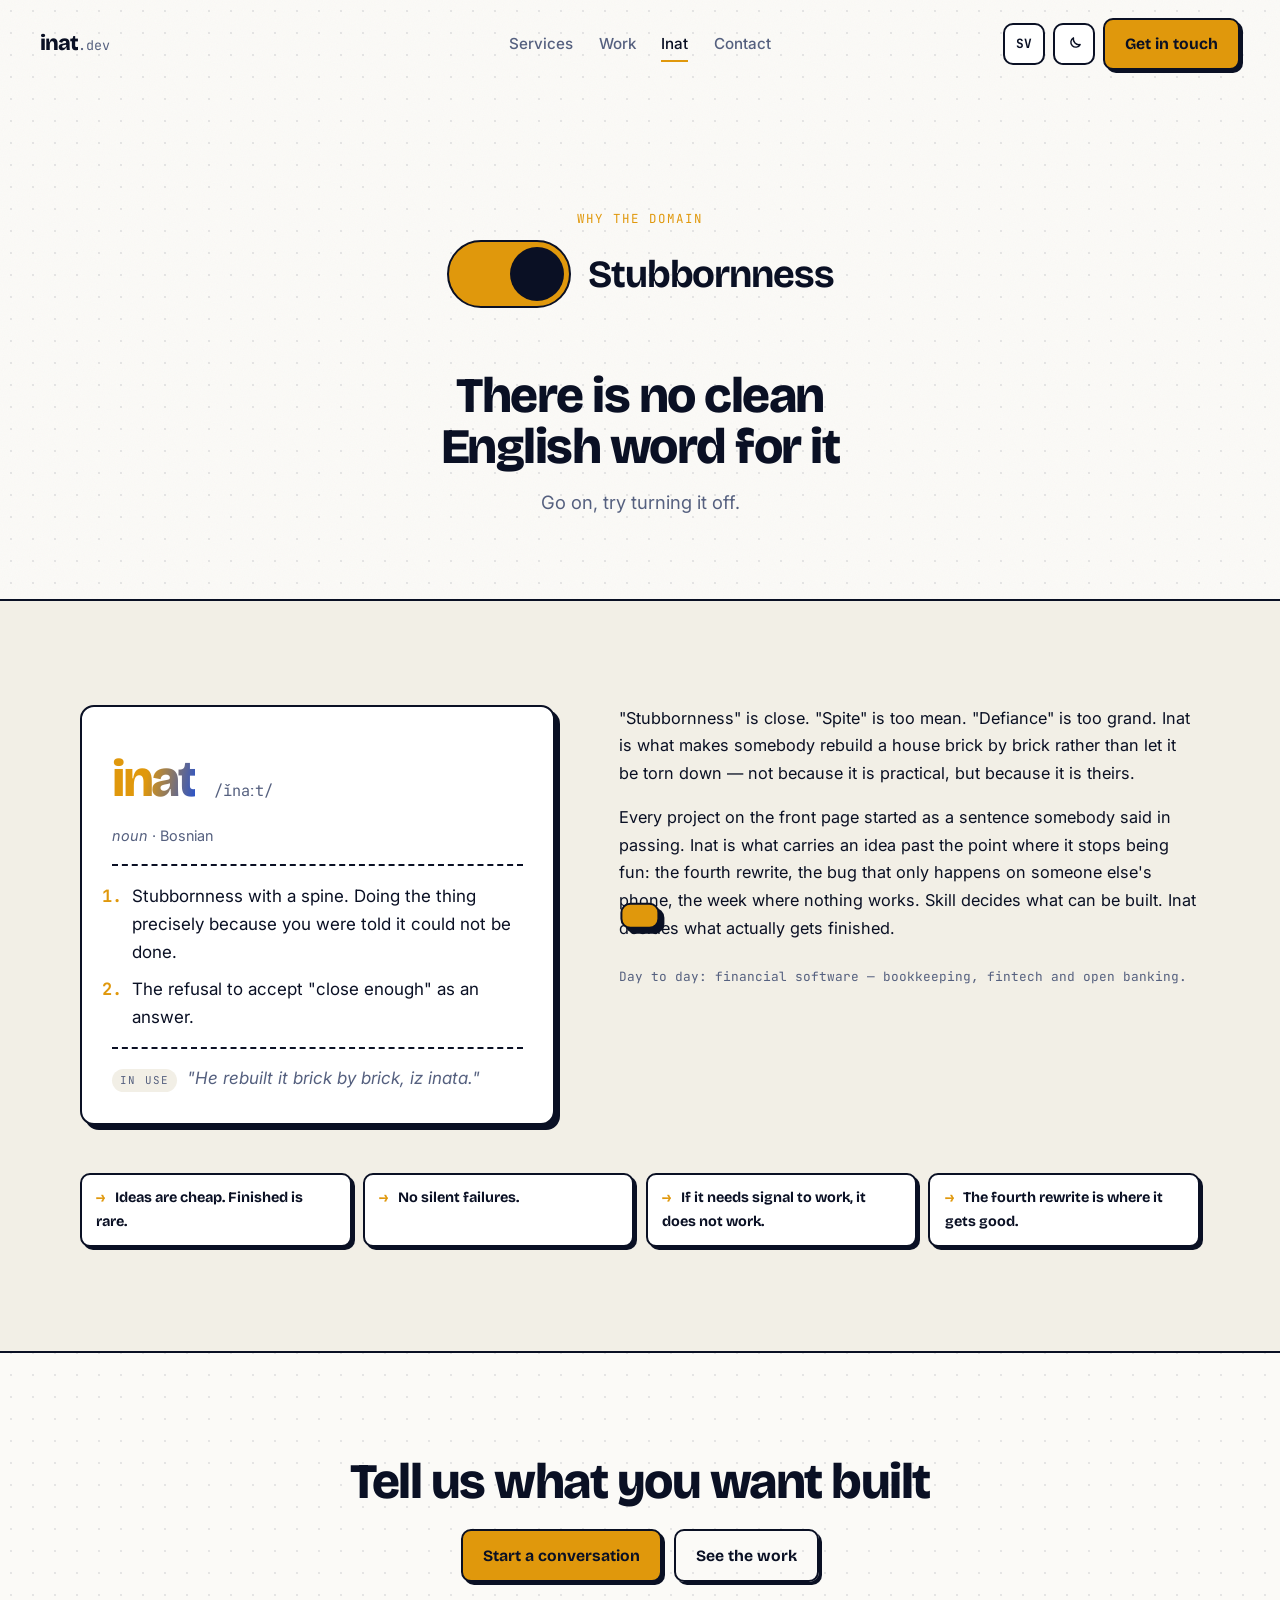
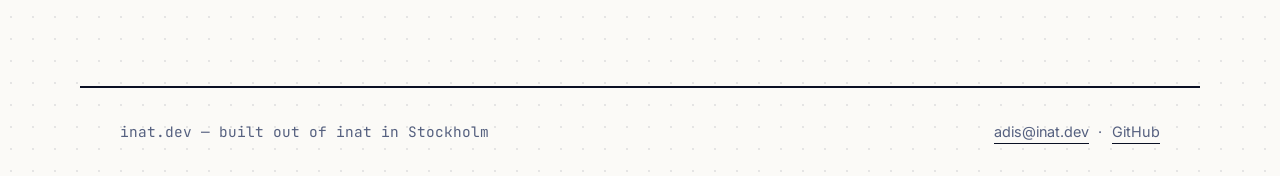
==== inat/index.html @ 866202f4 "Centrera CTA:n, ordboken som tryck under, Inat på egen sida, kortare kontakt - Hero: en centrerad ko" ====
<!doctype html>
<html lang="en">
  <head>
    <meta charset="utf-8" />
    <meta name="viewport" content="width=device-width, initial-scale=1, viewport-fit=cover" />

    <title>inat — the word behind inat.dev</title>
    <meta
      name="description"
      content="Inat, noun, Bosnian: stubbornness with a spine. The word a Stockholm studio is named after, and why there is no clean English translation for it."
    />
    <link rel="canonical" href="https://inat.dev/inat/" />

    <meta property="og:type" content="website" />
    <meta property="og:url" content="https://inat.dev/inat/" />
    <meta property="og:title" content="inat — the word behind inat.dev" />
    <meta
      property="og:description"
      content="Stubbornness with a spine. Doing the thing precisely because you were told it could not be done."
    />
    <meta property="og:image" content="https://inat.dev/og.png" />
    <meta property="og:image:width" content="1200" />
    <meta property="og:image:height" content="630" />
    <meta name="twitter:card" content="summary_large_image" />

    <link rel="icon" href="/favicon.svg" type="image/svg+xml" />
    <meta name="theme-color" content="#0A1024" />

    <link rel="preconnect" href="https://fonts.googleapis.com" />
    <link rel="preconnect" href="https://fonts.gstatic.com" crossorigin />
    <link
      href="https://fonts.googleapis.com/css2?family=Bricolage+Grotesque:opsz,wght@12..96,500;12..96,700;12..96,800&family=Inter:wght@400;500;600&family=JetBrains+Mono:wght@400;700&display=swap"
      rel="stylesheet"
    />
    <link rel="stylesheet" href="/styles.css" />

    <script>
      // Set the theme before first paint so the page never flashes the wrong one.
      (function () {
        try {
          var saved = localStorage.getItem('inat.theme');
          var prefersLight = window.matchMedia('(prefers-color-scheme: light)').matches;
          document.documentElement.dataset.theme = saved || (prefersLight ? 'light' : 'dark');
          var lang = localStorage.getItem('inat.lang');
          if (lang === 'sv') document.documentElement.lang = 'sv';
        } catch (e) {}
      })();
    </script>

    <script type="application/ld+json">
      {
        "@context": "https://schema.org",
        "@type": "DefinedTerm",
        "name": "inat",
        "description": "Stubbornness with a spine. Doing the thing precisely because you were told it could not be done.",
        "url": "https://inat.dev/inat/"
      }
    </script>
  </head>

  <body>
    <a class="skip" href="#main" data-i18n="skip">Skip to content</a>
    <div class="grain" aria-hidden="true"></div>
    <span id="top-sentinel" aria-hidden="true"></span>

    <header class="nav" id="top">
      <span class="nav-progress" id="nav-progress" aria-hidden="true"></span>
      <a class="brand" href="/">inat<span class="brand-dim">.dev</span></a>

      <div class="nav-scrim" id="nav-scrim" hidden></div>
      <nav class="nav-links" id="nav-links" aria-label="Main">
        <a href="/#services" data-i18n="nav.services">Services</a>
        <a href="/#work" data-i18n="nav.work">Work</a>
        <a href="/inat/" aria-current="page" data-i18n="nav.inat">Inat</a>
        <a href="/#contact" data-i18n="nav.contact">Contact</a>
      </nav>

      <div class="nav-actions">
        <button class="chip" id="lang-toggle" type="button" aria-label="Byt till svenska">SV</button>
        <button class="chip theme-btn" id="theme-toggle" type="button" aria-label="Switch to light theme">
          <svg class="icon-sun" viewBox="0 0 24 24" width="17" height="17" aria-hidden="true"
            fill="none" stroke="currentColor" stroke-width="2" stroke-linecap="round">
            <circle cx="12" cy="12" r="4" />
            <path d="M12 2v2M12 20v2M4.9 4.9l1.4 1.4M17.7 17.7l1.4 1.4M2 12h2M20 12h2M4.9 19.1l1.4-1.4M17.7 6.3l1.4-1.4" />
          </svg>
          <svg class="icon-moon" viewBox="0 0 24 24" width="17" height="17" aria-hidden="true"
            fill="none" stroke="currentColor" stroke-width="2" stroke-linejoin="round">
            <path d="M20 13.5A8 8 0 0 1 10.5 4a7 7 0 1 0 9.5 9.5z" />
          </svg>
        </button>
        <a class="btn btn-primary nav-cta" href="/#contact" data-i18n="nav.cta">Get in touch</a>
        <button class="chip menu-btn" id="menu-btn" type="button" aria-expanded="false" aria-controls="nav-links" aria-label="Menu">
          <span class="burger" aria-hidden="true"><i></i><i></i><i></i></span>
        </button>
      </div>
    </header>

    <main id="main">
      <!-- ── The switch, first and large. It is labelled "stubbornness" and it
           behaves accordingly: three tries before it gives in. ──────────── -->
      <section class="hero hero-inat">
        <div class="hero-inner reveal">
          <p class="kicker" data-i18n="inat.badge">Why the domain</p>

          <div class="switch-row switch-row-hero">
            <button class="switch switch-xl is-on" id="inat-switch" type="button" role="switch" aria-checked="true" aria-describedby="inat-try">
              <span class="switch-track" aria-hidden="true"><span class="switch-knob"></span></span>
              <span class="switch-label" data-i18n="inat.switch">Stubbornness</span>
            </button>
            <p class="switch-say" id="switch-say" role="status" aria-live="polite"></p>
          </div>

          <h1 class="hero-title" data-i18n="inat.title">There is no clean English word for it</h1>
          <p class="hero-thesis" id="inat-try" data-i18n="inat.tryOff">Go on, try turning it off.</p>
        </div>
      </section>

      <!-- ── The word: the entry at full strength, and the story behind it ── -->
      <section id="word" class="section section-dark">
        <div class="inat-grid">
          <article class="entry reveal">
            <div class="entry-top">
              <p class="entry-word">inat</p>
              <button class="say" id="say" type="button" aria-label="Pronunciation">
                <span class="ipa">/ǐnaːt/</span>
              </button>
            </div>
            <p class="entry-meta"><em data-i18n="entry.pos">noun</em> · <span data-i18n="entry.lang">Bosnian</span></p>
            <hr class="entry-rule" />
            <ol class="entry-defs">
              <li data-i18n="entry.def1">
                Stubbornness with a spine. Doing the thing precisely because you were
                told it could not be done.
              </li>
              <li data-i18n="entry.def2">The refusal to accept "close enough" as an answer.</li>
            </ol>
            <p class="entry-usage">
              <span class="usage-tag" data-i18n="entry.usageTag">in use</span>
              <span data-i18n="entry.usage">"He rebuilt it brick by brick, iz inata."</span>
            </p>
          </article>

          <div class="inat-note reveal">
            <p data-i18n="inat.p1">
              "Stubbornness" is close. "Spite" is too mean. "Defiance" is too grand.
              Inat is what makes somebody rebuild a house brick by brick rather than
              let it be torn down — not because it is practical, but because it is
              theirs.
            </p>
            <p data-i18n="inat.p2">
              Every project on the front page started as a sentence somebody said in
              passing. Inat is what carries an idea past the point where it stops being
              fun: the fourth rewrite, the bug that only happens on someone else's
              phone, the week where nothing works. Skill decides what can be built.
              Inat decides what actually gets finished.
            </p>
            <p class="inat-day" data-i18n="inat.day">
              Day to day: financial software — bookkeeping, fintech and open banking.
            </p>
          </div>
        </div>

        <ul class="principles principles-row reveal">
          <li data-i18n="inat.pr1">Ideas are cheap. Finished is rare.</li>
          <li data-i18n="inat.pr2">No silent failures.</li>
          <li data-i18n="inat.pr3">If it needs signal to work, it does not work.</li>
          <li data-i18n="inat.pr4">The fourth rewrite is where it gets good.</li>
        </ul>
      </section>

      <!-- ── Back to the pitch ──────────────────────────────────────── -->
      <section id="next" class="section">
        <div class="inat-next-inner reveal">
          <h2 class="section-title" data-i18n="contact.title">Tell us what you want built</h2>
          <div class="hero-cta">
            <a class="btn btn-primary" href="/#contact" data-i18n="hero.ctaPrimary">Start a conversation</a>
            <a class="btn btn-ghost" href="/#work" data-i18n="inat.ctaWork">See the work</a>
          </div>
        </div>
      </section>
    </main>

    <footer class="footer">
      <p class="mono">
        inat.dev — <span data-i18n="footer.built">built out of inat in Stockholm</span>
      </p>
      <p class="footer-links">
        <a href="mailto:adis@inat.dev">adis@inat.dev</a>
        <span aria-hidden="true">·</span>
        <a href="https://github.com/AdisBacic" target="_blank" rel="noopener">GitHub</a>
      </p>
    </footer>

    <div class="toast" id="toast" role="status" aria-live="polite"></div>
    <script src="/script.js" defer></script>
  </body>
</html>
---- styles.css ----
/* ==========================================================================
   inat.dev — Adis Bacic
   Hand-written, no framework, no build step.
   ========================================================================== */

*,
*::before,
*::after { box-sizing: border-box; }

:root {
  --font-display: 'Bricolage Grotesque', 'Inter', system-ui, sans-serif;
  --font-body: 'Inter', system-ui, -apple-system, 'Segoe UI', sans-serif;
  --font-mono: 'JetBrains Mono', ui-monospace, 'SF Mono', Menlo, monospace;

  --r: 14px;
  --r-sm: 10px;
  --pad: clamp(1.25rem, 4vw, 2.5rem);
  --maxw: 1120px;
  --shadow: 5px 5px 0 var(--line);
  --shadow-sm: 3px 3px 0 var(--line);
  --ease: cubic-bezier(0.2, 0.8, 0.2, 1);
}

/* Dark is the default: this is a .dev domain at heart. */
:root,
:root[data-theme='dark'] {
  --bg: #0a1024;
  --bg-2: #101a37;
  --bg-3: #16224a;
  --ink: #f2f0ea;
  --ink-dim: #9aa6c8;
  --line: #2b3a68;
  --line-strong: #405392;
  --gold: #f4b740;
  --blue: #6b93ff;
  --teal: #38d3b6;
  --dot: rgba(255, 255, 255, 0.07);
  --on-accent: #0a1024;
  --wordmark-end: #a9c4ff;
}

:root[data-theme='light'] {
  --bg: #fbfaf7;
  --bg-2: #ffffff;
  --bg-3: #f2efe6;
  --ink: #0a1024;
  --ink-dim: #55607f;
  --line: #0a1024;
  --line-strong: #0a1024;
  --gold: #e0980c;
  --blue: #1d4ed8;
  --teal: #0b8f7a;
  --dot: rgba(10, 16, 36, 0.09);
  --on-accent: #fbfaf7;
  --wordmark-end: #1d4ed8;
}

html { -webkit-text-size-adjust: 100%; scroll-behavior: smooth; }

body {
  margin: 0;
  min-height: 100svh;
  font-family: var(--font-body);
  font-size: clamp(1rem, 0.96rem + 0.2vw, 1.0625rem);
  line-height: 1.65;
  color: var(--ink);
  background-color: var(--bg);
  background-image: radial-gradient(var(--dot) 1px, transparent 1px);
  background-size: 22px 22px;
  -webkit-font-smoothing: antialiased;
  overflow-x: hidden;
}

/* A whisper of film grain so the flat colours are not quite flat. */
.grain {
  position: fixed;
  inset: 0;
  z-index: 0;
  pointer-events: none;
  opacity: 0.035;
  background-image: url("data:image/svg+xml,%3Csvg xmlns='http://www.w3.org/2000/svg' width='120' height='120'%3E%3Cfilter id='n'%3E%3CfeTurbulence type='fractalNoise' baseFrequency='0.85' numOctaves='3'/%3E%3C/filter%3E%3Crect width='120' height='120' filter='url(%23n)'/%3E%3C/svg%3E");
}

h1, h2, h3 {
  font-family: var(--font-display);
  font-weight: 800;
  line-height: 1.02;
  letter-spacing: -0.03em;
  margin: 0;
  text-wrap: balance;
}

p { margin: 0; text-wrap: pretty; }

a { color: inherit; }

:focus-visible {
  outline: 3px solid var(--gold);
  outline-offset: 3px;
  border-radius: 4px;
}

.mono { font-family: var(--font-mono); font-size: 0.85em; }

.skip {
  position: absolute;
  left: -9999px;
  top: 0;
  z-index: 100;
  padding: 0.75rem 1rem;
  background: var(--gold);
  color: var(--on-accent);
  font-weight: 600;
}
.skip:focus { left: 1rem; top: 1rem; }

/* ── Buttons ─────────────────────────────────────────────────────────── */

.btn {
  display: inline-flex;
  align-items: center;
  justify-content: center;
  gap: 0.5rem;
  min-height: 46px;
  padding: 0.7rem 1.25rem;
  border: 2px solid var(--line);
  border-radius: var(--r-sm);
  font-family: var(--font-display);
  font-weight: 700;
  font-size: 0.98rem;
  text-decoration: none;
  cursor: pointer;
  background: var(--bg-2);
  color: var(--ink);
  box-shadow: var(--shadow-sm);
  transition: transform 0.14s var(--ease), box-shadow 0.14s var(--ease);
}
.btn:hover { transform: translate(-2px, -2px); box-shadow: 5px 5px 0 var(--line); }
.btn:active { transform: translate(2px, 2px); box-shadow: 0 0 0 var(--line); }

.btn-primary {
  background: var(--gold);
  color: #0a1024;
  border-color: var(--line-strong);
}
.btn-ghost { background: transparent; }
.btn-block { width: 100%; }

.chip {
  display: inline-grid;
  place-items: center;
  min-width: 42px;
  min-height: 42px;
  padding: 0 0.6rem;
  border: 2px solid var(--line);
  border-radius: var(--r-sm);
  background: var(--bg-2);
  color: var(--ink);
  font-family: var(--font-mono);
  font-size: 0.8rem;
  font-weight: 700;
  cursor: pointer;
  transition: transform 0.14s var(--ease), background 0.14s var(--ease);
}
.chip:hover { transform: translateY(-2px); background: var(--bg-3); }

.theme-btn { color: var(--ink); }
.theme-btn .icon-sun,
.theme-btn .icon-moon { display: none; }
:root[data-theme='dark'] .theme-btn .icon-sun { display: block; color: var(--gold); }
:root[data-theme='light'] .theme-btn .icon-moon { display: block; }

#top-sentinel {
  position: absolute;
  top: 14px;
  left: 0;
  width: 1px;
  height: 1px;
  pointer-events: none;
}

/* ── Nav ─────────────────────────────────────────────────────────────── */

.nav {
  position: sticky;
  top: 0;
  z-index: 40;
  display: grid;
  grid-template-columns: 1fr auto 1fr;
  align-items: center;
  gap: 1rem;
  padding: 1.1rem var(--pad);
  border-bottom: 2px solid transparent;
  background: transparent;
  transition:
    padding 0.28s var(--ease),
    border-color 0.28s var(--ease),
    box-shadow 0.28s var(--ease);
}

/*
 * The blur gets a layer of its own and never sits on .nav itself.
 *
 * `backdrop-filter` makes an element the containing block for its
 * position: fixed descendants — and on mobile both the slide-in panel and the
 * scrim are fixed children of the nav. With the filter on .nav they resolved
 * against the bar instead of the viewport, so the moment the page was scrolled
 * the panel collapsed from full height to 120px and the scrim to 61px.
 */
.nav::before {
  content: '';
  position: absolute;
  inset: 0;
  z-index: -1;
  pointer-events: none;
  opacity: 0;
  background: color-mix(in srgb, var(--bg) 86%, transparent);
  backdrop-filter: blur(12px) saturate(1.3);
  transition: opacity 0.28s var(--ease);
}
.nav.is-scrolled::before { opacity: 1; }

/* Only becomes a bar once you have left the top: at rest it floats over the
   hero, so the claim gets the full height of the screen. */
.nav.is-scrolled {
  padding-block: 0.6rem;
  border-bottom-color: var(--line);
  box-shadow: 0 6px 24px -18px rgba(0, 0, 0, 0.6);
}

/* Reading progress, drawn on the nav's own bottom edge. */
.nav-progress {
  position: absolute;
  left: 0;
  bottom: -2px;
  height: 2px;
  width: 0;
  background: linear-gradient(90deg, var(--gold), var(--blue));
  transition: width 0.12s linear;
  pointer-events: none;
}

.brand {
  justify-self: start;
  font-family: var(--font-display);
  font-weight: 800;
  font-size: 1.35rem;
  letter-spacing: -0.045em;
  text-decoration: none;
  transition: font-size 0.28s var(--ease);
}
.nav.is-scrolled .brand { font-size: 1.15rem; }
/* Mono for the TLD: the word is the brand, the suffix is an address. */
.brand-dim {
  font-family: var(--font-mono);
  font-weight: 400;
  font-size: 0.62em;
  letter-spacing: 0;
  color: var(--ink-dim);
}

.nav-links { display: flex; gap: 1.6rem; justify-self: center; }
.nav-links a {
  position: relative;
  font-weight: 500;
  font-size: 0.95rem;
  text-decoration: none;
  color: var(--ink-dim);
  padding: 0.35rem 0;
  transition: color 0.15s;
}
.nav-links a::after {
  content: '';
  position: absolute;
  left: 0;
  right: 0;
  bottom: 0;
  height: 2px;
  background: var(--gold);
  transform: scaleX(0);
  transform-origin: left;
  transition: transform 0.22s var(--ease);
}
.nav-links a:hover { color: var(--ink); }
.nav-links a:hover::after,
.nav-links a[aria-current]::after { transform: scaleX(1); }
.nav-links a[aria-current] { color: var(--ink); }

.nav-actions { display: flex; align-items: center; gap: 0.5rem; justify-self: end; }
.menu-btn { display: none; }
.nav-scrim { display: none; }

/* Animated burger → close. */
.burger { display: grid; gap: 4px; width: 18px; }
.burger i {
  display: block;
  height: 2px;
  background: var(--ink);
  border-radius: 2px;
  transition: transform 0.26s var(--ease), opacity 0.2s var(--ease);
}
[aria-expanded='true'] .burger i:nth-child(1) { transform: translateY(6px) rotate(45deg); }
[aria-expanded='true'] .burger i:nth-child(2) { opacity: 0; }
[aria-expanded='true'] .burger i:nth-child(3) { transform: translateY(-6px) rotate(-45deg); }

@media (max-width: 860px) {
  .nav { grid-template-columns: 1fr auto; padding-block: 0.85rem; }
  .nav-cta { display: none; }
  .menu-btn { display: inline-grid; }

  /* A real panel rather than a dropdown: full height, slides in from the right,
     and the page behind it is dimmed and locked. */
  .nav-links {
    position: fixed;
    inset: 0 0 0 auto;
    width: min(19rem, 82vw);
    flex-direction: column;
    align-content: start;
    gap: 0;
    padding: 5.5rem 1.5rem 2rem;
    background: var(--bg-2);
    border-left: 2px solid var(--line);
    box-shadow: -20px 0 50px -30px rgba(0, 0, 0, 0.7);
    transform: translateX(101%);
    transition: transform 0.32s var(--ease);
    z-index: 45;
  }
  .nav-links.open { transform: translateX(0); }
  .nav-links a {
    font-family: var(--font-display);
    font-weight: 700;
    font-size: 1.15rem;
    padding: 0.95rem 0;
    border-bottom: 1px dashed var(--line);
    color: var(--ink);
  }
  .nav-links a::after { display: none; }

  /* The nav has to outrank both the scrim and the panel, or the close button
     ends up underneath them and the menu can only be dismissed by tapping
     around it. */
  .nav { z-index: 46; }

  /* The panel is a positioned child of the nav, so inside the nav's own
     stacking context it paints over anything static — the burger included.
     Giving the action cluster a layer of its own keeps the close button on top
     while the menu is open. */
  .nav-actions { position: relative; z-index: 47; }

  .nav-scrim {
    display: block;
    position: fixed;
    inset: 0;
    z-index: 44;
    background: rgba(4, 8, 20, 0.5);
    backdrop-filter: blur(2px);
    opacity: 0;
    /* Load-bearing. An element at opacity 0 still takes every tap, and this
       class selector overrides the `hidden` attribute the script sets — so
       without it the scrim sits invisibly over the whole page on mobile and
       swallows all input, the menu button included. */
    pointer-events: none;
    transition: opacity 0.28s var(--ease);
  }
  .nav-scrim.show { opacity: 1; pointer-events: auto; }
  .nav-scrim[hidden] { display: none; }
  body.menu-open { overflow: hidden; }
}

/* ── Layout ──────────────────────────────────────────────────────────── */

main { position: relative; z-index: 1; }

/* Anchor jumps must not park the heading underneath the sticky header. */
section[id] { scroll-margin-top: 6rem; }

.section {
  max-width: var(--maxw);
  margin-inline: auto;
  padding: clamp(3.5rem, 9vw, 6.5rem) var(--pad);
}

.section-head { max-width: 46rem; margin-bottom: clamp(2rem, 4vw, 3rem); }
.section-title { font-size: clamp(1.9rem, 4.6vw, 3.1rem); margin-bottom: 0.7rem; }
.section-sub { color: var(--ink-dim); font-size: 1.05rem; }

.badge {
  display: inline-block;
  margin-bottom: 1rem;
  padding: 0.3rem 0.8rem;
  border: 2px solid var(--line);
  border-radius: 999px;
  background: var(--bg-2);
  box-shadow: var(--shadow-sm);
  font-family: var(--font-mono);
  font-size: 0.75rem;
  font-weight: 700;
  text-transform: uppercase;
  letter-spacing: 0.08em;
}

.prose { color: var(--ink-dim); margin-bottom: 1rem; max-width: 40rem; }

/* ── Hero ────────────────────────────────────────────────────────────── */

/* One centred column. The claim and the call to action are the whole point of
   the first screen, so nothing sits beside them any more — the dictionary
   entry follows underneath as a faded print, not as a neighbour. */
.hero {
  position: relative;
  max-width: var(--maxw);
  margin-inline: auto;
  padding: clamp(4rem, 11vw, 7.5rem) var(--pad) clamp(2.5rem, 5vw, 3.5rem);
  display: grid;
  justify-items: center;
  align-content: start;
  isolation: isolate;
}

.hero-inner {
  max-width: 46rem;
  text-align: center;
}

/* The entry as a print on the background: below the buttons, pushed to the
   right, no shadow and no fill so the dot grid shows through it. It is in the
   flow rather than absolutely positioned so it can never climb up beside the
   call to action, whatever the viewport does. `z-index: -1` inside the hero's
   own stacking context keeps it behind the text without falling behind the
   page. */
.entry.hero-entry {
  position: relative;
  z-index: -1;
  justify-self: end;
  width: min(26rem, 46%);
  margin-top: clamp(2rem, 5vw, 3.5rem);
  margin-right: calc(-1 * clamp(0px, 2vw, 1.5rem));
  font-size: 0.92rem;
  background: transparent;
  box-shadow: none;
  opacity: 0.42;
  filter: saturate(0.55);
  pointer-events: none;
  user-select: none;
}
.hero-entry .entry-word { font-size: clamp(2rem, 5vw, 2.7rem); }

/* Not on phones: the thesis line carries the meaning there, and the full entry
   has its own page. */
@media (max-width: 719px) {
  .entry.hero-entry { display: none; }
}

/* /inat/ borrows the hero for the switch. The title is a statement, not the
   pitch, so it runs one size down from the landing claim. */
.hero-title {
  font-size: clamp(1.9rem, 4.6vw, 3.1rem);
  max-width: 22ch;
  margin: 0 auto 0.9rem;
}

.kicker {
  font-family: var(--font-mono);
  font-size: 0.78rem;
  text-transform: uppercase;
  letter-spacing: 0.16em;
  color: var(--gold);
  margin-bottom: 0.6rem;
}

.hero-claim {
  font-size: clamp(2.1rem, 5.6vw, 4rem);
  line-height: 1.04;
  margin-bottom: 1.1rem;
}

/* Lead and rotation are separate rows. The rotation row is a one-cell grid
   holding two copies of the phrase: an invisible sizer with the whole of it,
   and the live text typing over it. The cell takes the sizer's width and the
   row centres the cell, so each letter lands exactly where it will sit in the
   finished phrase — centred text that types left to right without the whole
   line shuffling half a character on every keystroke. */
.hero-claim .rotator {
  --caret-w: 0.06em;
  --caret-gap: 2px;
  display: grid;
  grid-template-columns: minmax(0, max-content);
  justify-content: center;
  text-align: left;
  color: var(--gold);
  /* One line is enough for every phrase in the rotation — the widest, "for the
     long term", measures 467px against 544px available. Reserving two, as the
     longer phrases once needed, left a permanent empty row under the claim. */
  min-height: 1.14em;
}
.rotator-sizer,
.rotator-live { grid-area: 1 / 1; white-space: pre-wrap; }
.rotator-sizer { visibility: hidden; }
/* The live copy ends in a caret, so the sizer has to end in one too. Without
   this the cell grows by a caret on the last keystroke and the whole line
   steps left by half of it — the very shuffle this arrangement exists to stop. */
.rotator-sizer::after {
  content: '';
  display: inline-block;
  width: calc(var(--caret-w) + var(--caret-gap));
}

.hero-lead-word {
  display: inline-block;
  transition: opacity 0.26s var(--ease), transform 0.26s var(--ease);
}
.hero-lead-word.is-swapping { opacity: 0; transform: translateY(-0.18em); }

.caret {
  display: inline-block;
  width: var(--caret-w);
  height: 0.82em;
  margin-left: var(--caret-gap);
  vertical-align: -0.14em;
  background: var(--gold);
  animation: blink 1.05s steps(1) infinite;
}
@keyframes blink { 50% { opacity: 0; } }

.hero-thesis {
  font-size: clamp(1rem, 1.6vw, 1.15rem);
  color: var(--ink-dim);
  max-width: 34rem;
  margin-inline: auto;
  margin-bottom: 1.6rem;
}

.hero-cta { display: flex; flex-wrap: wrap; justify-content: center; gap: 0.7rem; }

.sr-only {
  position: absolute;
  width: 1px; height: 1px;
  padding: 0; margin: -1px;
  overflow: hidden;
  clip-path: inset(50%);
  white-space: nowrap;
  border: 0;
}

/* ── The dictionary entry: a print on the landing, the real thing on /inat/ ── */

.entry {
  position: relative;
  padding: clamp(1.25rem, 3vw, 1.9rem);
  border: 2px solid var(--line);
  border-radius: var(--r);
  background: var(--bg-2);
  box-shadow: var(--shadow);
}
.entry-inline { margin: 1.5rem 0; max-width: 34rem; }

.entry-top { display: flex; align-items: baseline; gap: 1rem; flex-wrap: wrap; }
.entry-word {
  font-family: var(--font-display);
  font-weight: 800;
  font-size: clamp(2.2rem, 6vw, 3.2rem);
  letter-spacing: -0.05em;
  background: linear-gradient(100deg, var(--gold) 0%, var(--gold) 42%, var(--wordmark-end) 100%);
  -webkit-background-clip: text;
  background-clip: text;
  color: transparent;
}
.say { border: 0; background: none; padding: 0.2rem; cursor: pointer; color: var(--ink-dim); }
.ipa { font-family: var(--font-mono); font-size: 0.95rem; }
.say:hover { color: var(--gold); }

.entry-meta { font-size: 0.9rem; color: var(--ink-dim); margin-top: 0.15rem; }
.entry-rule { border: 0; border-top: 2px dashed var(--line); margin: 1rem 0; }

.entry-defs { margin: 0; padding-left: 1.2rem; display: grid; gap: 0.6rem; }
.entry-defs li { color: var(--ink); }
.entry-defs li::marker { color: var(--gold); font-family: var(--font-mono); font-weight: 700; }

.entry-usage {
  margin-top: 1rem;
  padding-top: 0.9rem;
  border-top: 2px dashed var(--line);
  color: var(--ink-dim);
  font-style: italic;
  display: flex;
  gap: 0.6rem;
  align-items: baseline;
  flex-wrap: wrap;
}
.usage-tag {
  font-family: var(--font-mono);
  font-style: normal;
  font-size: 0.68rem;
  text-transform: uppercase;
  letter-spacing: 0.1em;
  padding: 0.15rem 0.5rem;
  border-radius: 999px;
  background: var(--bg-3);
  color: var(--ink-dim);
}

.aside {
  margin-top: 1.25rem;
  font-size: 0.9rem;
  color: var(--ink-dim);
  opacity: 0.75;
}

/* ── Cards ───────────────────────────────────────────────────────────── */

.cards { display: grid; grid-template-columns: repeat(3, 1fr); gap: 1.25rem; }
.cards-2 { grid-template-columns: repeat(2, 1fr); }

@media (max-width: 900px) { .cards, .cards-2 { grid-template-columns: 1fr; } }

.card {
  position: relative;
  padding: 1.5rem;
  border: 2px solid var(--line);
  border-radius: var(--r);
  background: var(--bg-2);
  box-shadow: var(--shadow);
  transition: transform 0.18s var(--ease), box-shadow 0.18s var(--ease);
  overflow: hidden;
}
.card::before {
  content: '';
  position: absolute;
  inset: 0 0 auto 0;
  height: 6px;
  background: var(--line-strong);
}
.card-blue::before { background: var(--blue); }
.card-gold::before { background: var(--gold); }
.card-teal::before { background: var(--teal); }

.card:hover { transform: translate(-3px, -3px); box-shadow: 8px 8px 0 var(--line); }

.card h3 { font-size: 1.3rem; margin: 0.9rem 0 0.6rem; }
.card p { color: var(--ink-dim); font-size: 0.97rem; }

/* Services stay on mobile — they are the offer — but compact enough not to
   turn the page into three screens of prose. */
@media (max-width: 720px) {
  #services .cards { gap: 0.75rem; }
  #services .card { padding: 1.1rem 1.15rem; }
  #services .card h3 { font-size: 1.08rem; margin: 0.5rem 0 0.4rem; }
  #services .card p { font-size: 0.9rem; line-height: 1.55; }
  #services .card::before { height: 4px; }
  #services .section-head { margin-bottom: 1.25rem; }
}

.card-num {
  font-family: var(--font-mono);
  font-size: 0.75rem;
  font-weight: 700;
  color: var(--ink-dim);
  letter-spacing: 0.1em;
}

.card-link { text-decoration: none; display: block; }
.card-head { display: flex; align-items: center; justify-content: space-between; gap: 1rem; }
.card-head h3 { margin: 0 0 0.6rem; }
.arrow { font-size: 1.3rem; color: var(--gold); transition: transform 0.18s var(--ease); }
.card-link:hover .arrow { transform: translate(3px, -3px); }

.role {
  font-family: var(--font-mono);
  font-size: 0.72rem;
  text-transform: uppercase;
  letter-spacing: 0.09em;
  color: var(--gold);
  margin-bottom: 0.6rem;
}

.closing {
  max-width: 44rem;
  margin: clamp(2rem, 5vw, 3rem) auto 0;
  text-align: center;
  font-family: var(--font-display);
  font-weight: 700;
  font-size: clamp(1.05rem, 2vw, 1.3rem);
  line-height: 1.45;
  color: var(--ink);
}

.stack { display: flex; flex-wrap: wrap; gap: 0.4rem; list-style: none; margin: 1rem 0 0; padding: 0; }
.stack li {
  font-family: var(--font-mono);
  font-size: 0.72rem;
  padding: 0.2rem 0.55rem;
  border-radius: 999px;
  background: var(--bg-3);
  color: var(--ink-dim);
}

/* ── /inat/: the word's own page ─────────────────────────────────────── */

.section-dark {
  max-width: none;
  background: var(--bg-3);
  border-block: 2px solid var(--line);
}

/* The entry on the left, the story on the right; one column on phones with the
   definition first, because that is the thing people came to read. */
.inat-grid {
  max-width: var(--maxw);
  margin-inline: auto;
  display: grid;
  grid-template-columns: minmax(0, 0.9fr) minmax(0, 1.1fr);
  gap: clamp(1.5rem, 5vw, 4rem);
  align-items: start;
}
@media (max-width: 900px) { .inat-grid { grid-template-columns: 1fr; } }

/* On its own page the story is meant to be read, so it runs at full size. */
.inat-note {
  display: grid;
  gap: 1rem;
  font-size: 1.02rem;
  line-height: 1.7;
}
.inat-day {
  font-family: var(--font-mono);
  font-size: 0.8rem;
  color: var(--ink-dim);
  margin-top: 0.5rem;
}

/* The way back to the pitch. */
.inat-next-inner { max-width: 40rem; margin-inline: auto; text-align: center; }
.inat-next-inner .section-title { margin-bottom: 1.4rem; }

.principles { list-style: none; margin: 0; padding: 0; display: grid; gap: 0.7rem; }
.principles li {
  padding: 0.9rem 1.1rem;
  border: 2px solid var(--line);
  border-radius: var(--r-sm);
  background: var(--bg-2);
  box-shadow: var(--shadow-sm);
  font-family: var(--font-display);
  font-weight: 700;
  font-size: 1rem;
}
.principles li::before { content: '→'; color: var(--gold); margin-right: 0.6rem; }

/* After .principles on purpose: same specificity, and this one has to win on
   margin, or the row loses its top gap and its centring. */
.principles-row {
  max-width: var(--maxw);
  margin: clamp(2rem, 5vw, 3rem) auto 0;
  grid-template-columns: repeat(auto-fit, minmax(15rem, 1fr));
}
.principles-row li { font-size: 0.9rem; padding: 0.7rem 0.9rem; }

.switch-row { display: flex; align-items: center; gap: 1rem; flex-wrap: wrap; margin-top: 1.8rem; }

/* Sized from three numbers so the same markup can be a footnote or a headline.
   The knob's travel falls out of the track: it moves by the difference between
   the track's width and its height. */
.switch {
  --sw-w: 56px;
  --sw-h: 32px;
  --sw-pad: 3px;
  display: inline-flex;
  align-items: center;
  gap: 0.7rem;
  border: 0;
  background: none;
  padding: 0;
  cursor: pointer;
  color: inherit;
  font-family: var(--font-display);
  font-weight: 700;
}
.switch-track {
  width: var(--sw-w);
  height: var(--sw-h);
  border: 2px solid var(--line);
  border-radius: 999px;
  background: var(--bg-2);
  display: inline-block;
  position: relative;
  flex: none;
  transition: background 0.2s var(--ease);
}
.switch-knob {
  position: absolute;
  top: var(--sw-pad);
  left: var(--sw-pad);
  width: calc(var(--sw-h) - 4px - 2 * var(--sw-pad));
  height: calc(var(--sw-h) - 4px - 2 * var(--sw-pad));
  border-radius: 50%;
  background: var(--ink-dim);
  transition: transform 0.22s var(--ease), background 0.2s var(--ease);
}
.switch.is-on .switch-track { background: var(--gold); }
.switch.is-on .switch-knob {
  transform: translateX(calc(var(--sw-w) - var(--sw-h)));
  background: #0a1024;
}
.switch.refuse { animation: refuse 0.4s var(--ease); }
@keyframes refuse {
  0%, 100% { transform: translateX(0); }
  25% { transform: translateX(-6px); }
  75% { transform: translateX(6px); }
}
.switch-say { font-family: var(--font-mono); font-size: 0.85rem; color: var(--gold); min-height: 1.2em; }

/* The headline version on /inat/: the switch is the first thing on the page,
   so it gets headline proportions and a shake to match. */
.switch-row-hero {
  flex-direction: column;
  align-items: center;
  gap: 0.9rem;
  margin: 0.4rem 0 1.6rem;
}
.switch-xl {
  --sw-w: 124px;
  --sw-h: 68px;
  --sw-pad: 5px;
  gap: 1.1rem;
  font-size: clamp(1.5rem, 4vw, 2.4rem);
  letter-spacing: -0.03em;
}
.switch-xl.refuse { animation: refuse-xl 0.4s var(--ease); }
@keyframes refuse-xl {
  0%, 100% { transform: translateX(0); }
  25% { transform: translateX(-12px); }
  75% { transform: translateX(12px); }
}
.switch-row-hero .switch-say { font-size: 1.05rem; min-height: 1.4em; }
@media (max-width: 480px) {
  .switch-xl { --sw-w: 96px; --sw-h: 54px; --sw-pad: 4px; gap: 0.8rem; }
}

/* ── Contact ─────────────────────────────────────────────────────────── */

.contact-grid {
  display: grid;
  grid-template-columns: 1fr 1fr;
  gap: clamp(1.5rem, 5vw, 3.5rem);
  align-items: start;
}
@media (min-width: 901px) {
  .contact-grid > div:first-child { position: sticky; top: 6.5rem; }
}
@media (max-width: 900px) { .contact-grid { grid-template-columns: 1fr; } }

.form {
  padding: clamp(1.25rem, 3vw, 1.9rem);
  border: 2px solid var(--line);
  border-radius: var(--r);
  background: var(--bg-2);
  box-shadow: var(--shadow);
  display: grid;
  gap: 1rem;
}

.field { display: grid; gap: 0.4rem; }
.field label { font-weight: 600; font-size: 0.9rem; }

.field input,
.field select,
.field textarea {
  width: 100%;
  padding: 0.7rem 0.85rem;
  border: 2px solid var(--line);
  border-radius: var(--r-sm);
  background: var(--bg);
  color: var(--ink);
  font: inherit;
  font-size: 1rem; /* >=16px so iOS does not zoom on focus */
}
.field textarea { resize: vertical; min-height: 120px; }
.field input:focus-visible,
.field select:focus-visible,
.field textarea:focus-visible { outline-offset: 1px; }

.err { color: #ff8a8a; font-size: 0.82rem; min-height: 1em; }
:root[data-theme='light'] .err { color: #c02626; }
.field.invalid input,
.field.invalid textarea { border-color: #ff8a8a; }

.form-note { font-family: var(--font-mono); font-size: 0.82rem; color: var(--gold); min-height: 1.2em; }

/* ── Footer ──────────────────────────────────────────────────────────── */

.footer {
  position: relative;
  z-index: 1;
  border-top: 2px solid var(--line);
  padding: 2rem var(--pad);
  max-width: var(--maxw);
  margin-inline: auto;
  display: flex;
  justify-content: space-between;
  gap: 1rem;
  flex-wrap: wrap;
  color: var(--ink-dim);
}
.footer-links { display: flex; gap: 0.6rem; font-size: 0.9rem; }
.footer-links a { text-decoration: none; border-bottom: 1px solid var(--line-strong); }
.footer-links a:hover { color: var(--gold); }

/* ── Toast ───────────────────────────────────────────────────────────── */

.toast {
  position: fixed;
  left: 50%;
  bottom: 1.5rem;
  z-index: 60;
  transform: translate(-50%, 200%);
  padding: 0.7rem 1.1rem;
  border: 2px solid var(--line);
  border-radius: var(--r-sm);
  background: var(--gold);
  color: #0a1024;
  font-family: var(--font-display);
  font-weight: 700;
  box-shadow: var(--shadow);
  transition: transform 0.32s var(--ease);
}
.toast.show { transform: translate(-50%, 0); }

/* ── Reveal on scroll ────────────────────────────────────────────────
   Only hidden when JS is actually running. Without JS the page is simply
   visible — an animation must never be the reason content cannot be read. */

html.js .reveal { opacity: 0; transform: translateY(18px); }
html.js .reveal.is-in {
  opacity: 1;
  transform: none;
  transition: opacity 0.6s var(--ease), transform 0.6s var(--ease);
}

/* ── Inat mode: the easter egg ───────────────────────────────────────── */

body.inat-mode { --line: var(--gold); --line-strong: var(--gold); }
body.inat-mode .card::before { background: var(--gold); }

@media (prefers-reduced-motion: reduce) {
  html { scroll-behavior: auto; }
  *, *::before, *::after {
    animation-duration: 0.01ms !important;
    animation-iteration-count: 1 !important;
    transition-duration: 0.01ms !important;
  }
  html.js .reveal { opacity: 1; transform: none; }
  .caret { animation: none; }
  /* The script hides the caret here, so the sizer drops its stand-in too. */
  .rotator-sizer::after { display: none; }
}
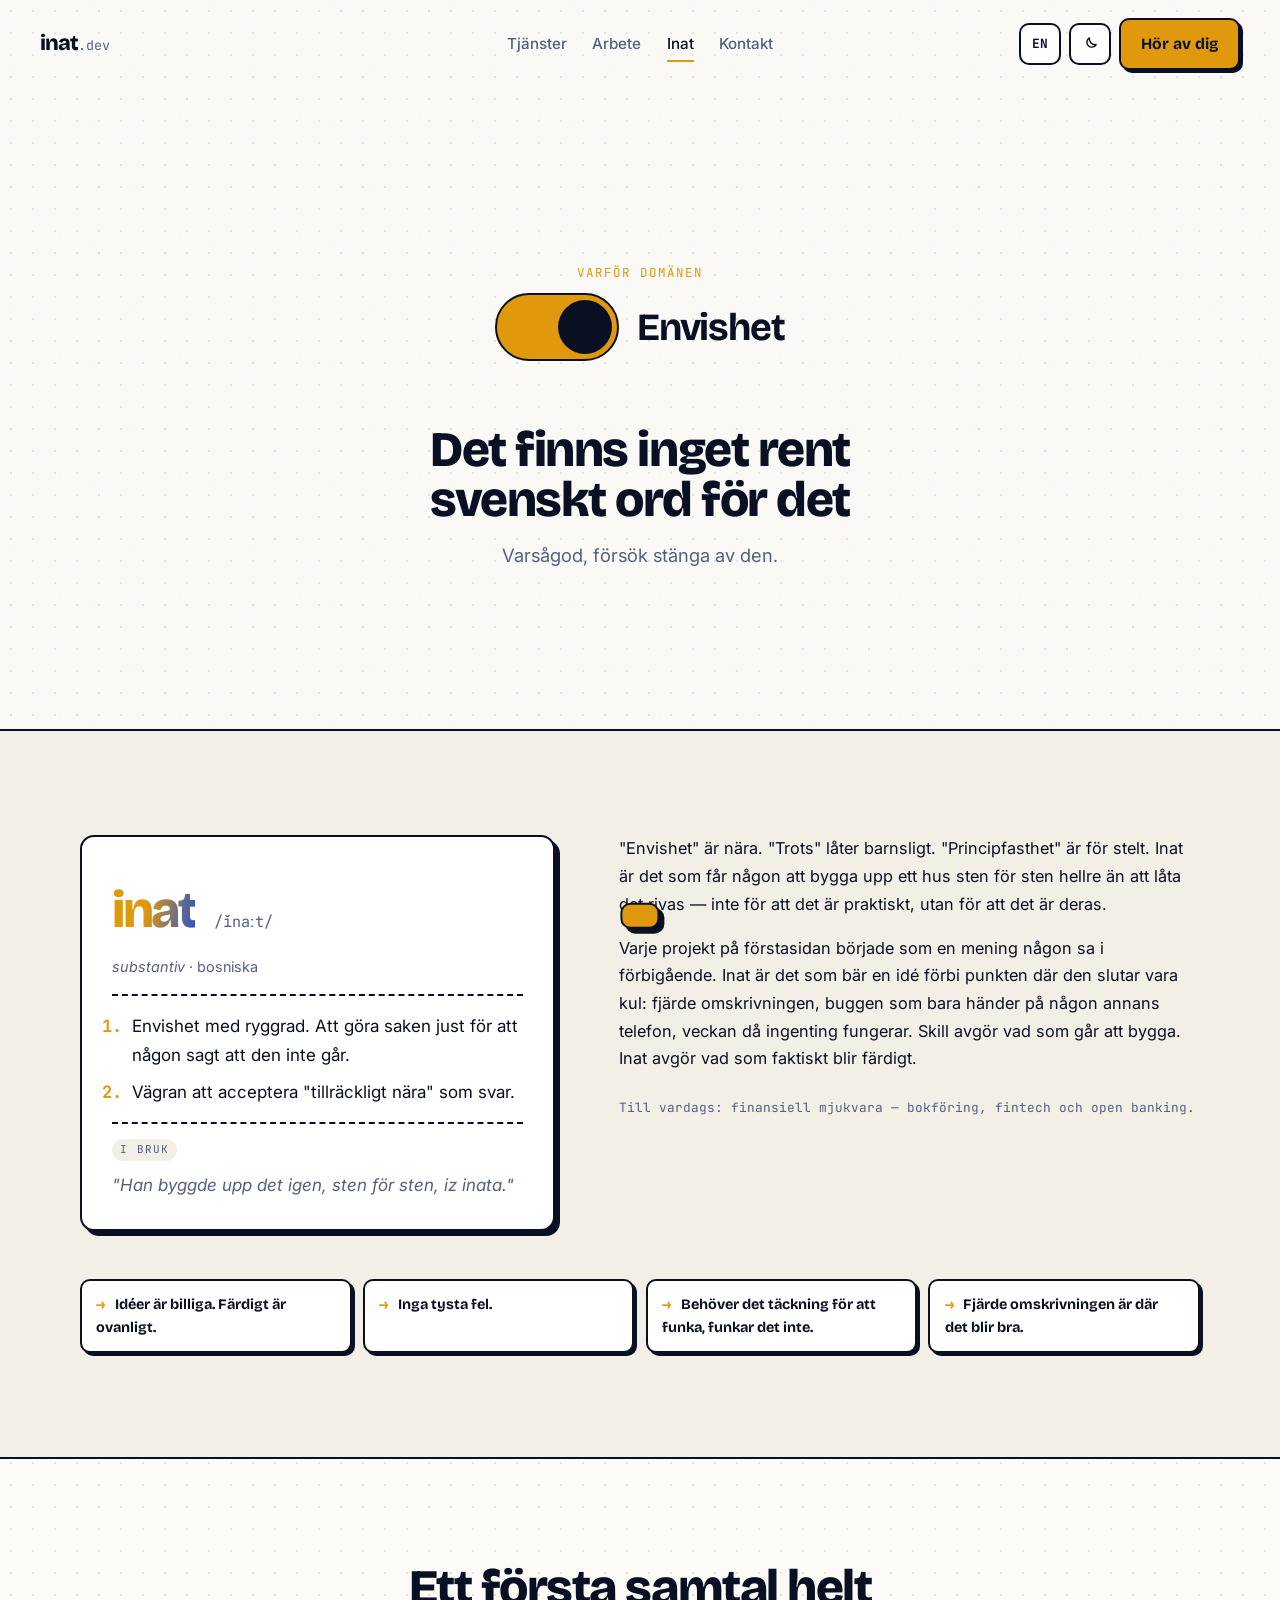
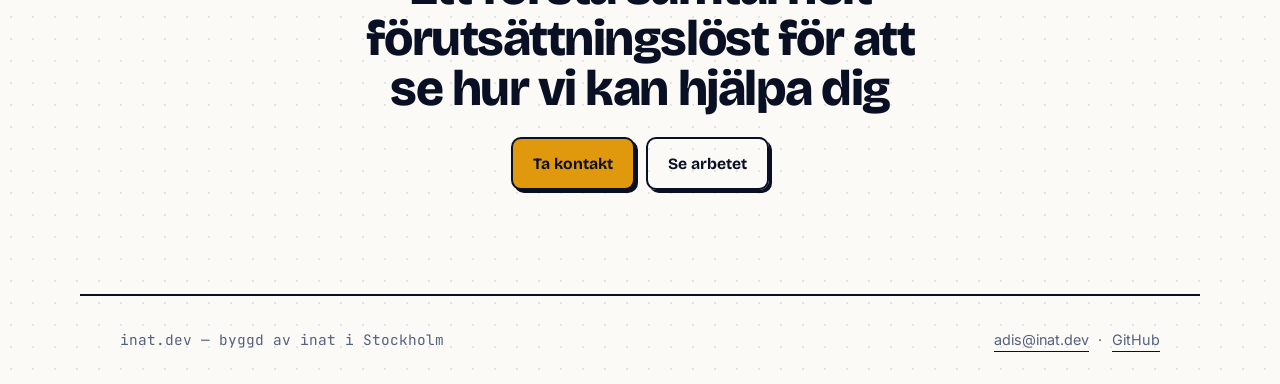
==== commit 95856242: "Svenska som standard, startsidorna som bakgrund i arbetskorten - Svenska visas tills någon väljer en" ====
--- a/inat/index.html
+++ b/inat/index.html
@@ -37,13 +37,17 @@
     <script>
       // Set the theme before first paint so the page never flashes the wrong one.
       (function () {
+        // Swedish unless English was chosen. Decided outside the try, so a
+        // blocked localStorage still lands on Swedish rather than the markup's
+        // English.
+        var lang = null;
         try {
           var saved = localStorage.getItem('inat.theme');
           var prefersLight = window.matchMedia('(prefers-color-scheme: light)').matches;
           document.documentElement.dataset.theme = saved || (prefersLight ? 'light' : 'dark');
-          var lang = localStorage.getItem('inat.lang');
-          if (lang === 'sv') document.documentElement.lang = 'sv';
+          lang = localStorage.getItem('inat.lang');
         } catch (e) {}
+        if (lang !== 'en') document.documentElement.lang = 'sv';
       })();
     </script>
 
--- a/styles.css
+++ b/styles.css
@@ -403,17 +403,19 @@
 
 /* ── Hero ────────────────────────────────────────────────────────────── */
 
-/* One centred column. The claim and the call to action are the whole point of
-   the first screen, so nothing sits beside them any more — the dictionary
-   entry follows underneath as a faded print, not as a neighbour. */
+/* One centred column with two things on the backdrop: the dictionary entry on
+   the left and the path card on the right. Both are absolutely positioned, so
+   the claim and the call to action stay centred and the hero takes no extra
+   height from either. */
 .hero {
   position: relative;
   max-width: var(--maxw);
   margin-inline: auto;
-  padding: clamp(4rem, 11vw, 7.5rem) var(--pad) clamp(2.5rem, 5vw, 3.5rem);
+  padding: clamp(4rem, 11vw, 7.5rem) var(--pad) clamp(3rem, 7vw, 5rem);
+  min-height: min(72svh, 640px);
   display: grid;
   justify-items: center;
-  align-content: start;
+  align-content: center;
   isolation: isolate;
 }
 
@@ -422,32 +424,34 @@
   text-align: center;
 }
 
-/* The entry as a print on the background: below the buttons, pushed to the
-   right, no shadow and no fill so the dot grid shows through it. It is in the
-   flow rather than absolutely positioned so it can never climb up beside the
-   call to action, whatever the viewport does. `z-index: -1` inside the hero's
-   own stacking context keeps it behind the text without falling behind the
-   page. */
+/* The entry as a print on the background: absolutely positioned on the left
+   and behind the text, so the section below starts where the claim ends, not
+   where the print does. No fill and no shadow, so the dot grid shows through.
+   `z-index: -1` inside the hero's own stacking context keeps it behind the
+   text without falling behind the page. */
 .entry.hero-entry {
-  position: relative;
+  position: absolute;
   z-index: -1;
-  justify-self: end;
-  width: min(26rem, 46%);
-  margin-top: clamp(2rem, 5vw, 3.5rem);
-  margin-right: calc(-1 * clamp(0px, 2vw, 1.5rem));
-  font-size: 0.92rem;
+  left: 0;
+  top: 50%;
+  transform: translateY(-46%);
+  width: min(17rem, 26%);
+  padding: clamp(1rem, 2vw, 1.4rem);
+  font-size: 0.84rem;
   background: transparent;
   box-shadow: none;
-  opacity: 0.42;
-  filter: saturate(0.55);
+  opacity: 0.3;
+  filter: saturate(0.5);
   pointer-events: none;
   user-select: none;
 }
-.hero-entry .entry-word { font-size: clamp(2rem, 5vw, 2.7rem); }
-
-/* Not on phones: the thesis line carries the meaning there, and the full entry
-   has its own page. */
-@media (max-width: 719px) {
+.hero-entry .entry-word,
+.hero-path .entry-word { font-size: clamp(1.6rem, 3vw, 2rem); }
+
+/* Only where there is room on both sides of the claim. Narrower than this the
+   print goes — the full entry has its own page. (The path card's narrow-screen
+   rule sits with the card's own styles further down.) */
+@media (max-width: 1099px) {
   .entry.hero-entry { display: none; }
 }
 
@@ -467,11 +471,13 @@
   color: var(--gold);
   margin-bottom: 0.6rem;
 }
+/* What we are, above where we are. */
+.kicker-role { color: var(--ink); margin-bottom: 0.3rem; }
 
 .hero-claim {
   font-size: clamp(2.1rem, 5.6vw, 4rem);
   line-height: 1.04;
-  margin-bottom: 1.1rem;
+  margin-bottom: 1.8rem;
 }
 
 /* Lead and rotation are separate rows. The rotation row is a one-cell grid
@@ -627,6 +633,7 @@
   content: '';
   position: absolute;
   inset: 0 0 auto 0;
+  z-index: 2; /* above the landing-page shot on the work cards */
   height: 6px;
   background: var(--line-strong);
 }
@@ -639,23 +646,131 @@
 .card h3 { font-size: 1.3rem; margin: 0.9rem 0 0.6rem; }
 .card p { color: var(--ink-dim); font-size: 0.97rem; }
 
-/* Services stay on mobile — they are the offer — but compact enough not to
-   turn the page into three screens of prose. */
-@media (max-width: 720px) {
-  #services .cards { gap: 0.75rem; }
-  #services .card { padding: 1.1rem 1.15rem; }
-  #services .card h3 { font-size: 1.08rem; margin: 0.5rem 0 0.4rem; }
-  #services .card p { font-size: 0.9rem; line-height: 1.55; }
-  #services .card::before { height: 4px; }
-  #services .section-head { margin-bottom: 1.25rem; }
-}
-
-.card-num {
+/* ── The path card: five steps on a winding line, in the entry's clothes ── */
+
+/* The print's twin: same width, same padding, same fade, same offset. */
+.entry.hero-path {
+  position: absolute;
+  z-index: -1;
+  right: 0;
+  top: 50%;
+  transform: translateY(-46%);
+  width: min(17rem, 26%);
+  padding: clamp(1rem, 2vw, 1.4rem);
+  font-size: 0.84rem;
+  background: transparent;
+  box-shadow: none;
+  opacity: 0.3;
+  filter: saturate(0.5);
+  pointer-events: none;
+  user-select: none;
+  scroll-margin-top: 6rem;
+}
+
+/* The card is taller than the claim, so where it floats the hero has to be at
+   least tall enough to hold it — otherwise it pokes into the nav and the next
+   section on short viewports. */
+@media (min-width: 1100px) {
+  .hero { min-height: 40rem; }
+}
+
+/* Narrower than that, the card is the offer and drops into the flow under the
+   buttons at full strength. After the base rule on purpose: same specificity. */
+@media (max-width: 1099px) {
+  .entry.hero-path {
+    position: static;
+    transform: none;
+    width: 100%;
+    max-width: 34rem;
+    margin-top: clamp(2rem, 6vw, 3rem);
+    padding: clamp(1.25rem, 3vw, 1.9rem);
+    font-size: 1rem;
+    opacity: 1;
+    filter: none;
+    pointer-events: auto;
+    user-select: auto;
+    background: var(--bg-2);
+    box-shadow: var(--shadow);
+  }
+  .hero-path .entry-word { font-size: clamp(2rem, 5vw, 2.7rem); }
+  .hero-path .curl { --row: 3.4rem; }
+}
+
+/* On paper the fade alone goes muddy: near-black borders turn pencil-grey and
+   the gold title turns beige. So where the two prints float in the light theme
+   they keep more of their opacity and swap to paler ink instead — the look of
+   a letterpress print rather than a photocopy. Scoped to the floating layout so
+   the in-flow card on narrow screens keeps its full-strength colours. */
+@media (min-width: 1100px) {
+  :root[data-theme='light'] .entry.hero-entry,
+  :root[data-theme='light'] .entry.hero-path {
+    --line: #d6d0c2;
+    --line-strong: #c9c2b2;
+    --ink: #4b5470;
+    --ink-dim: #8b92a8;
+    --wordmark-end: #7d9be8;
+    opacity: 0.8;
+    filter: none;
+  }
+}
+.hero-path .entry-meta { margin-top: 0.1rem; }
+.hero-path .entry-rule { margin: 0.8rem 0 0.4rem; }
+
+/* Rows of equal height; the SVG behind them is stretched to the same box, so
+   its S-curves land on the node centres whatever the card's actual width. */
+.curl {
+  --row: 3.6rem;
+  --node: 2rem;
+  position: relative;
+}
+.curl-line {
+  position: absolute;
+  inset: 0;
+  width: 100%;
+  height: 100%;
+  pointer-events: none;
+  color: var(--line-strong);
+}
+.curl-line path {
+  fill: none;
+  stroke: currentColor;
+  stroke-width: 2;
+  stroke-dasharray: 3 4;
+  vector-effect: non-scaling-stroke;
+}
+.curl-steps { list-style: none; margin: 0; padding: 0; position: relative; }
+.curl-step {
+  display: flex;
+  align-items: center;
+  gap: 0.75rem;
+  height: var(--row);
+  padding-left: calc(14% - var(--node) / 2);
+}
+.curl-step:nth-child(even) {
+  flex-direction: row-reverse;
+  padding-left: 0;
+  padding-right: calc(14% - var(--node) / 2);
+  text-align: right;
+}
+.curl-node {
+  flex: none;
+  display: grid;
+  place-items: center;
+  width: var(--node);
+  height: var(--node);
+  border: 2px solid var(--line);
+  border-radius: 50%;
+  background: var(--bg-2);
   font-family: var(--font-mono);
-  font-size: 0.75rem;
+  font-size: 0.68rem;
   font-weight: 700;
-  color: var(--ink-dim);
-  letter-spacing: 0.1em;
+  color: var(--gold);
+}
+.curl-label {
+  font-family: var(--font-display);
+  font-weight: 700;
+  font-size: 1em;
+  letter-spacing: -0.01em;
 }
 
 .card-link { text-decoration: none; display: block; }
@@ -684,15 +799,33 @@
   color: var(--ink);
 }
 
-.stack { display: flex; flex-wrap: wrap; gap: 0.4rem; list-style: none; margin: 1rem 0 0; padding: 0; }
-.stack li {
-  font-family: var(--font-mono);
-  font-size: 0.72rem;
-  padding: 0.2rem 0.55rem;
-  border-radius: 999px;
+/* Each work card opens on the app's own landing page: a shot bled to the
+   card's edges that fades into the card, so the title sits on solid colour.
+   The files are cropped to 16:7 at capture, so `cover` shows all of them at
+   any width. */
+.card-shot {
+  display: block;
+  position: relative;
+  margin: -1.5rem -1.5rem 1.1rem;
+  aspect-ratio: 16 / 7;
+  overflow: hidden;
   background: var(--bg-3);
-  color: var(--ink-dim);
-}
+}
+.card-shot img {
+  display: block;
+  width: 100%;
+  height: 100%;
+  object-fit: cover;
+  object-position: top center;
+  transition: transform 0.6s var(--ease);
+}
+.card-shot::after {
+  content: '';
+  position: absolute;
+  inset: 0;
+  background: linear-gradient(to bottom, transparent 55%, var(--bg-2) 100%);
+}
+.card-link:hover .card-shot img { transform: scale(1.04); }
 
 /* ── /inat/: the word's own page ─────────────────────────────────────── */
 
@@ -935,6 +1068,39 @@
   transition: opacity 0.6s var(--ease), transform 0.6s var(--ease);
 }
 
+/* ── Pop: the two prints on load, the work cards on arrival ──────────── */
+
+/* From-only keyframes, so the fade lands on whatever opacity the element has
+   of its own — 0.3 as a floating print, 1 as a card in the flow. `scale` is a
+   property of its own, so it leaves the prints' positioning transform alone. */
+@keyframes pop-in {
+  0%   { opacity: 0; scale: 0.86; }
+  60%  { scale: 1.03; }
+  100% { scale: 1; }
+}
+html.js .entry.hero-entry,
+html.js .entry.hero-path { animation: pop-in 0.7s var(--ease) 0.25s backwards; }
+html.js .entry.hero-path { animation-delay: 0.4s; }
+
+/* Reveal with a pop rather than a slide. Uses `scale`, not `transform`, so the
+   cards' hover lift keeps working once they are in. */
+html.js .reveal-pop { opacity: 0; scale: 0.9; }
+/* The stagger is a custom property, so the shorthand below cannot reset it,
+   and it is applied only to the two reveal properties — the hover lift on
+   transform and box-shadow stays instant. */
+html.js .reveal-pop.is-in {
+  opacity: 1;
+  scale: 1;
+  transition:
+    opacity 0.45s var(--ease) var(--pop-delay, 0s),
+    scale 0.65s cubic-bezier(0.34, 1.56, 0.64, 1) var(--pop-delay, 0s),
+    transform 0.18s var(--ease),
+    box-shadow 0.18s var(--ease);
+}
+.cards-2 > .reveal-pop:nth-child(2) { --pop-delay: 0.08s; }
+.cards-2 > .reveal-pop:nth-child(3) { --pop-delay: 0.16s; }
+.cards-2 > .reveal-pop:nth-child(4) { --pop-delay: 0.24s; }
+
 /* ── Inat mode: the easter egg ───────────────────────────────────────── */
 
 body.inat-mode { --line: var(--gold); --line-strong: var(--gold); }
@@ -948,6 +1114,9 @@
     transition-duration: 0.01ms !important;
   }
   html.js .reveal { opacity: 1; transform: none; }
+  html.js .reveal-pop { opacity: 1; scale: 1; }
+  html.js .entry.hero-entry,
+  html.js .entry.hero-path { animation: none; }
   .caret { animation: none; }
   /* The script hides the caret here, so the sizer drops its stand-in too. */
   .rotator-sizer::after { display: none; }
